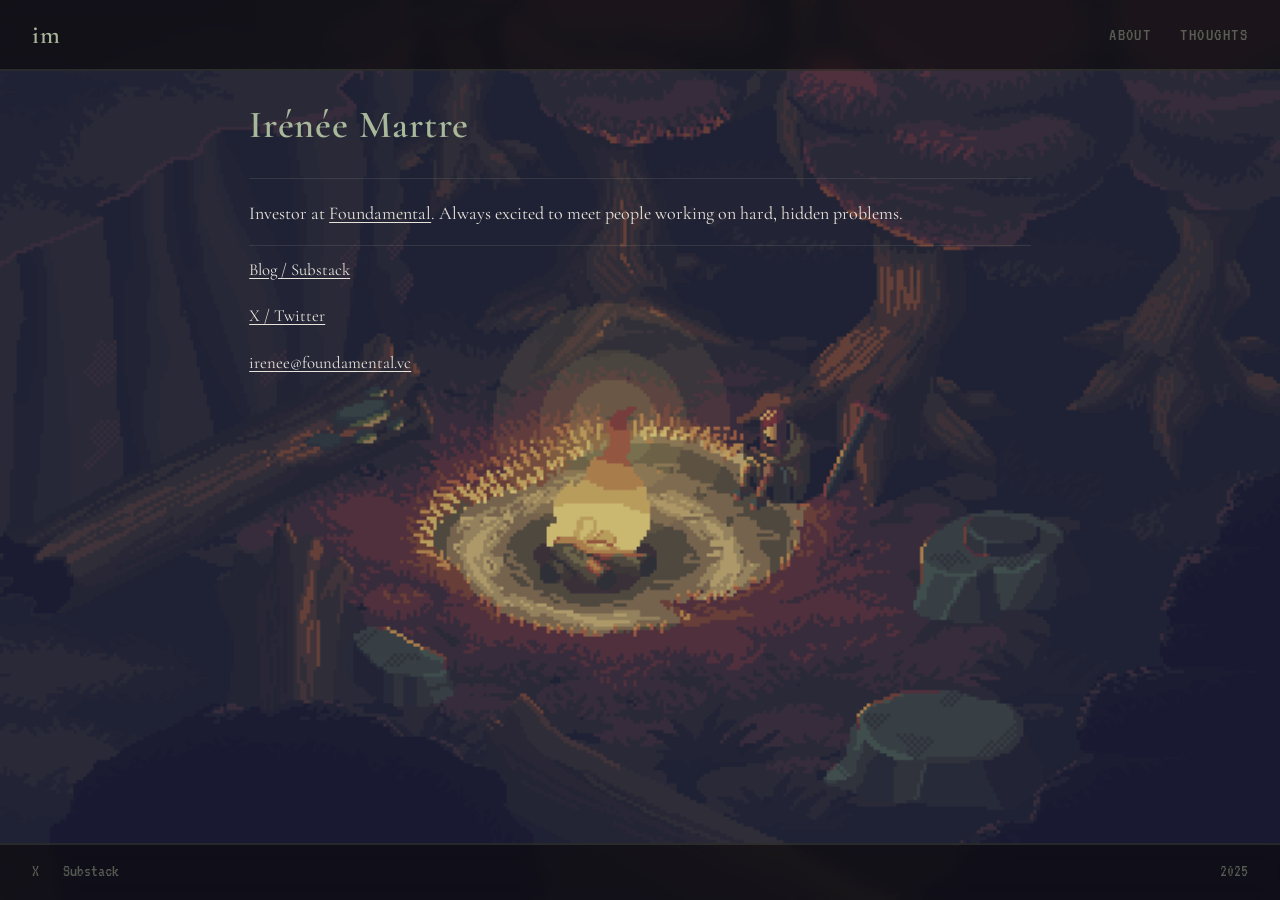
==== index.html @ 8c0538e7 "Update page titles, add rabbit favicon Co-Authored-By: Claude Sonnet 4.6 <noreply@anthropic.com>" ====
<!DOCTYPE html>
<html lang="en">
<head>
<meta charset="UTF-8">
<meta name="viewport" content="width=device-width, initial-scale=1.0">
<title>Irénée Martre</title>
<link href="https://fonts.googleapis.com/css2?family=VT323&family=Cormorant+Garamond:ital,wght@0,300;0,400;0,600;1,300;1,400&display=swap" rel="stylesheet">
<link rel="icon" type="image/svg+xml" href="favicon.svg">
<link rel="stylesheet" href="style.css">
</head>
<body>

<div class="bg-image"></div>

<div class="page-wrapper">
  <header class="site-header">
    <a href="index.html" class="logo">im</a>
    <nav class="site-nav">
      <a href="about/index.html">About</a>
      <a href="thoughts/index.html">Thoughts</a>
    </nav>
  </header>

  <main class="content">
    <h1>Irénée Martre</h1>
    <hr class="divider">

    <p>Investor at <a href="https://foundamental.com" target="_blank">Foundamental</a>. Always excited to meet people working on hard, hidden problems.</p>
  

    <ul class="featured-links">
      <li><a href="https://substack.com/@ireneemrtr" target="_blank">Blog / Substack</a></li>
      <li><a href="https://x.com/ireneemrtr" target="_blank">X / Twitter</a></li>
      <li><a href="mailto:irenee@foundamental.vc">irenee@foundamental.vc</a></li>
    </ul>
  </main>

  <footer class="site-footer">
    <div class="footer-links">
      <a href="https://x.com/ireneemrtr" target="_blank">X</a>
      <a href="https://substack.com/@ireneemrtr" target="_blank">Substack</a>
    </div>
    <span class="footer-year">2025</span>
  </footer>
</div>

<script src="script.js"></script>
</body>
</html>
---- style.css ----
*, *::before, *::after { margin: 0; padding: 0; box-sizing: border-box; }

:root {
  --accent: #a8b89a;
  --accent-light: #c4d4b8;
  --accent-dim: #7a8a6e;
  --parchment: #e8e4dc;
  --bg-dark: #0a0808;
  --card-bg: rgba(12, 10, 10, 0.75);
  --border: rgba(168, 184, 154, 0.15);
  --muted: rgba(168, 184, 154, 0.45);
  --hover-accent: #c4d4b8;
}

html {
  height: 100%;
  scroll-behavior: smooth;
}

body {
  min-height: 100%;
  background: var(--bg-dark);
  font-family: 'Cormorant Garamond', Georgia, serif;
  color: var(--parchment);
  line-height: 1.7;
  font-size: 18px;
}

/* ===== BACKGROUND ===== */
.bg-image {
  position: fixed;
  inset: 0;
  z-index: 0;
  background: url('lonely_fire.gif') center center / cover no-repeat;
  image-rendering: auto;
}


/* ===== PAGE WRAPPER ===== */
.page-wrapper {
  position: relative;
  z-index: 10;
  min-height: 100vh;
  display: flex;
  flex-direction: column;
}

/* ===== HEADER ===== */
.site-header {
  display: flex;
  align-items: center;
  justify-content: space-between;
  padding: 0.8rem 2rem;
  border-bottom: 2px solid var(--border);
  backdrop-filter: blur(8px);
  -webkit-backdrop-filter: blur(8px);
  background: rgba(10, 8, 8, 0.6);
}

.logo {
  font-family: 'Cormorant Garamond', serif;
  font-weight: 600;
  font-size: 1.6rem;
  color: var(--accent);
  text-decoration: none;
  letter-spacing: 0.02em;
}
.logo:hover {
  color: var(--accent-light);
}

.site-nav {
  display: flex;
  gap: 1.8rem;
}

.site-nav a {
  font-family: 'VT323', monospace;
  font-size: 1.15rem;
  color: var(--muted);
  text-decoration: none;
  letter-spacing: 0.08em;
  text-transform: uppercase;
  transition: color 0.3s ease;
}

.site-nav a:hover {
  color: var(--accent-light);
}

.site-nav a.active {
  color: var(--accent);
}

.site-nav a.active::before {
  content: '> ';
}

/* ===== CONTENT ===== */
.content {
  flex: 1;
  width: 100%;
  max-width: 820px;
  margin: 0 auto;
  padding: 1.4rem 1.2rem;
}

/* ===== TYPOGRAPHY ===== */
h1, h2, h3, h4 {
  font-family: 'Cormorant Garamond', serif;
  font-weight: 600;
  letter-spacing: 0.02em;
  color: var(--accent);
}

h1 {
  font-size: 2.4rem;
  margin-bottom: 0.3rem;
}

h2 {
  font-size: 1.8rem;
  margin-bottom: 0.8rem;
}

h3 {
  font-size: 1.4rem;
  margin-bottom: 0.5rem;
}

.subtitle {
  font-family: 'Cormorant Garamond', serif;
  font-size: 1.1rem;
  font-style: italic;
  color: var(--muted);
  line-height: 1.5;
}

p {
  margin-bottom: 1rem;
}

a {
  color: var(--parchment);
  text-decoration: underline;
  text-underline-offset: 3px;
  transition: color 0.2s ease;
}

a:hover {
  color: var(--accent-light);
}

/* ===== DIVIDER ===== */
.divider {
  border: none;
  border-top: 1px solid var(--border);
  margin: 1.2rem 0;
}

/* ===== CARDS ===== */
.card {
  background: var(--card-bg);
  border: 1px solid var(--border);
  padding: 1.2rem 1.4rem;
  margin-bottom: 1rem;
  transition: border-color 0.3s ease, background 0.3s ease;
}

.card:hover {
  border-color: rgba(200, 170, 120, 0.3);
  background: rgba(20, 16, 14, 0.8);
}

.card a {
  text-decoration: none;
  color: inherit;
  display: block;
}

.about-card a {
  display: inline;
  text-decoration: underline;
  text-underline-offset: 3px;
  color: var(--parchment);
}

.card-title {
  font-family: 'Cormorant Garamond', serif;
  font-size: 1.2rem;
  font-weight: 600;
  color: var(--parchment);
  margin-bottom: 0.3rem;
}

.card-meta {
  font-family: 'VT323', monospace;
  font-size: 0.9rem;
  color: var(--muted);
}

.card-body {
  font-size: 0.95rem;
  color: rgba(240, 230, 210, 0.7);
  margin-top: 0.5rem;
}

/* ===== LABEL ===== */
.label {
  font-family: 'VT323', monospace;
  font-size: 0.9rem;
  text-transform: uppercase;
  letter-spacing: 0.1em;
  color: var(--muted);
}

/* ===== FEATURED LINKS (home) ===== */
.featured-links {
  list-style: none;
  padding: 0;
  border-top: 1px solid var(--border);
  margin-top: 1rem;
}

.featured-links li {
  padding: 0.5rem 0;
}

.featured-links a {
  font-size: 1.05rem;
  text-decoration: underline;
  text-underline-offset: 3px;
}

/* ===== SECTION LIST (thoughts, reading) ===== */
.section-list {
  display: flex;
  flex-direction: column;
  gap: 0;
}

/* ===== FOOTER ===== */
.site-footer {
  display: flex;
  align-items: center;
  justify-content: space-between;
  padding: 0.8rem 2rem;
  border-top: 2px solid var(--border);
  backdrop-filter: blur(8px);
  -webkit-backdrop-filter: blur(8px);
  background: rgba(10, 8, 8, 0.6);
}

.footer-links {
  display: flex;
  gap: 1.5rem;
}

.footer-links a {
  font-family: 'VT323', monospace;
  font-size: 1.1rem;
  color: var(--muted);
  text-decoration: none;
  transition: color 0.3s ease;
}

.footer-links a:hover {
  color: var(--accent-light);
}

.footer-year {
  font-family: 'VT323', monospace;
  font-size: 1.1rem;
  color: var(--muted);
}

/* ===== ABOUT CARDS ===== */
.about-card {
  font-family: 'Cormorant Garamond', serif;
  font-size: 18px;
  line-height: 1.7;
  color: var(--parchment);
}

.about-card p {
  margin-bottom: 0.8rem;
}

.about-card p:last-child {
  margin-bottom: 0;
}

.about-list {
  list-style: none;
  padding: 0;
  margin-top: 0.8rem;
}

.about-list li {
  padding: 1rem 0 1rem 1.4rem;
  border-bottom: 1px solid var(--border);
  line-height: 1.65;
  position: relative;
}

.about-list li::before {
  content: '>';
  position: absolute;
  left: 0;
  color: var(--accent);
  font-family: 'VT323', monospace;
  font-size: 1.1rem;
  top: 1.1rem;
}

.about-list li:last-child {
  border-bottom: none;
}

.about-list li strong:first-child {
  font-size: 1.08em;
  text-decoration: underline;
  text-underline-offset: 3px;
  text-decoration-color: var(--accent-dim);
}

/* ===== PROSE (about page, long text) ===== */
.prose {
  background: rgba(10, 8, 8, 0.72);
  backdrop-filter: blur(6px);
  -webkit-backdrop-filter: blur(6px);
  padding: 2rem 2.4rem;
  border: 1px solid var(--border);
}

.prose p {
  margin-bottom: 1.2rem;
}

.prose h2 {
  font-family: 'Cormorant Garamond', serif;
  font-size: 1.05rem;
  font-weight: 600;
  font-style: italic;
  letter-spacing: 0.06em;
  color: var(--accent);
  text-transform: uppercase;
  margin-top: 2.2rem;
  margin-bottom: 1rem;
  padding-bottom: 0.4rem;
  border-bottom: 1px solid var(--accent-dim);
}

.prose ul, .prose ol {
  margin-bottom: 1.4rem;
  padding-left: 1.5rem;
}

.prose li {
  margin-bottom: 0.8rem;
  line-height: 1.65;
}

.prose blockquote {
  border-left: 3px solid var(--accent-dim);
  padding-left: 1rem;
  margin: 1.5rem 0;
  color: rgba(240, 230, 210, 0.7);
  font-style: italic;
}

/* ===== MOBILE ===== */
@media (max-width: 600px) {
  .site-header {
    padding: 1rem 1.2rem;
  }

  .logo {
    font-size: 1.3rem;
  }

  .site-nav {
    gap: 1rem;
  }

  .site-nav a {
    font-size: 1rem;
  }

  .content {
    padding: 1.8rem 0.8rem;
  }

  h1 {
    font-size: 1.8rem;
  }

  h2 {
    font-size: 1.4rem;
  }

  .site-footer {
    padding: 1rem 1.2rem;
  }

  .footer-links {
    gap: 1rem;
  }
}
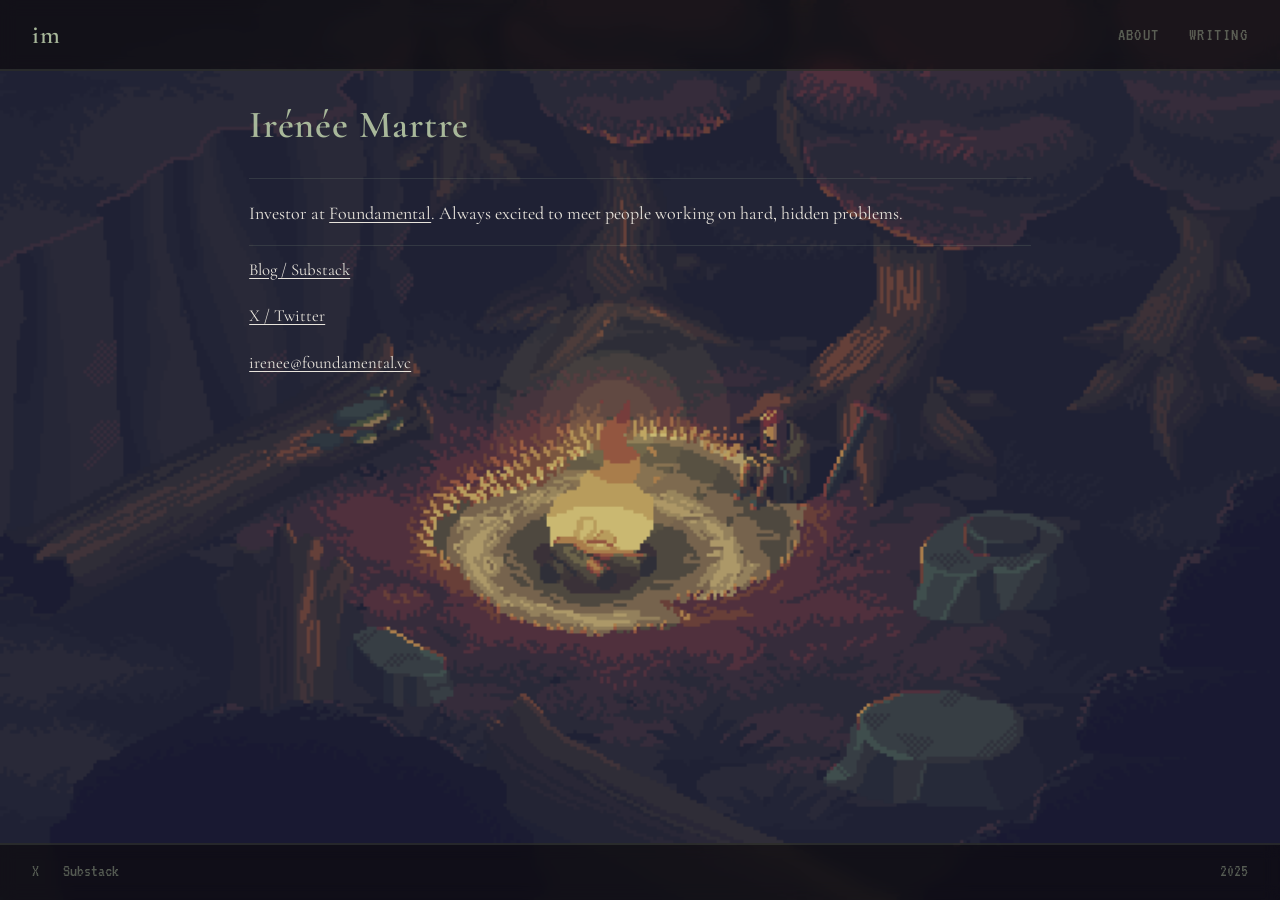
==== commit 53d6c3a6: "Rename Thoughts to Writing Co-Authored-By: Claude Sonnet 4.6 <noreply@anthropic.com>" ====
--- a/index.html
+++ b/index.html
@@ -17,7 +17,7 @@
     <a href="index.html" class="logo">im</a>
     <nav class="site-nav">
       <a href="about/index.html">About</a>
-      <a href="thoughts/index.html">Thoughts</a>
+      <a href="thoughts/index.html">Writing</a>
     </nav>
   </header>
 
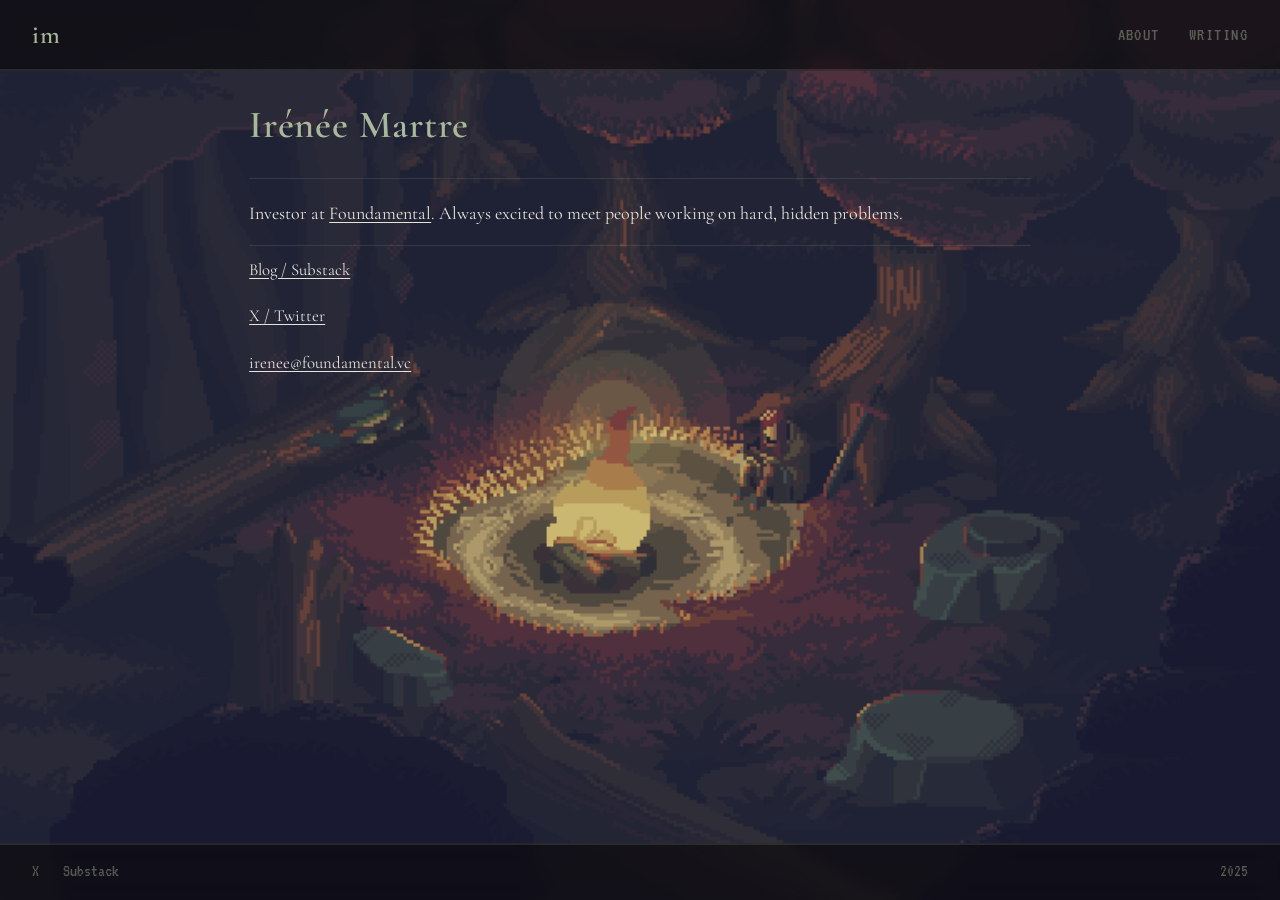
==== commit 4e05d845: "Use clean URLs for all internal links Co-Authored-By: Claude Sonnet 4.6 <noreply@anthropic.com>" ====
--- a/index.html
+++ b/index.html
@@ -14,10 +14,10 @@
 
 <div class="page-wrapper">
   <header class="site-header">
-    <a href="index.html" class="logo">im</a>
+    <a href="/" class="logo">im</a>
     <nav class="site-nav">
-      <a href="about/index.html">About</a>
-      <a href="thoughts/index.html">Writing</a>
+      <a href="/about/">About</a>
+      <a href="/thoughts/">Writing</a>
     </nav>
   </header>
 
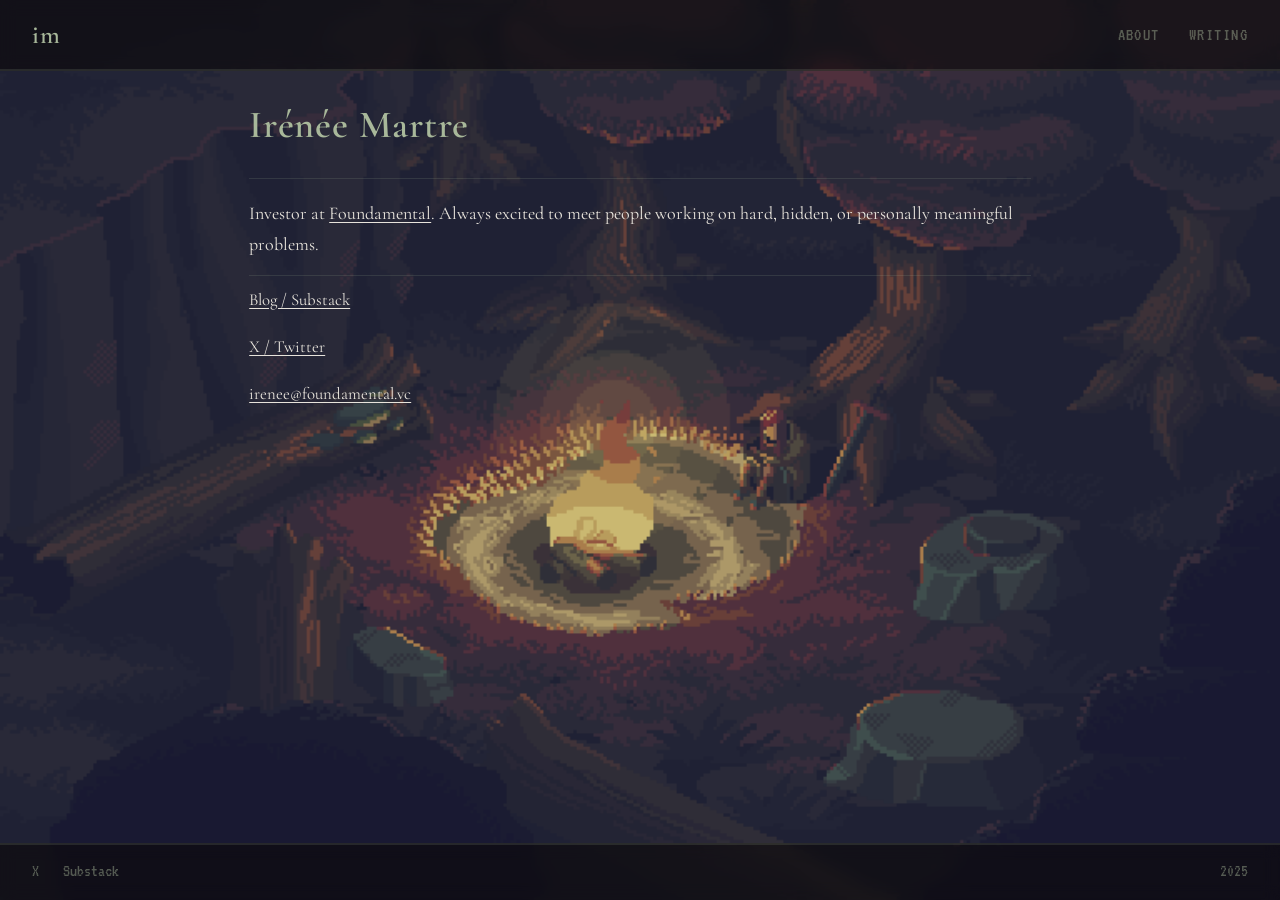
==== commit 8178d2a2: "Update index.html" ====
--- a/index.html
+++ b/index.html
@@ -25,7 +25,7 @@
     <h1>Irénée Martre</h1>
     <hr class="divider">
 
-    <p>Investor at <a href="https://foundamental.com" target="_blank">Foundamental</a>. Always excited to meet people working on hard, hidden problems.</p>
+    <p>Investor at <a href="https://foundamental.com" target="_blank">Foundamental</a>. Always excited to meet people working on hard, hidden, or personally meaningful problems.</p>
   
 
     <ul class="featured-links">
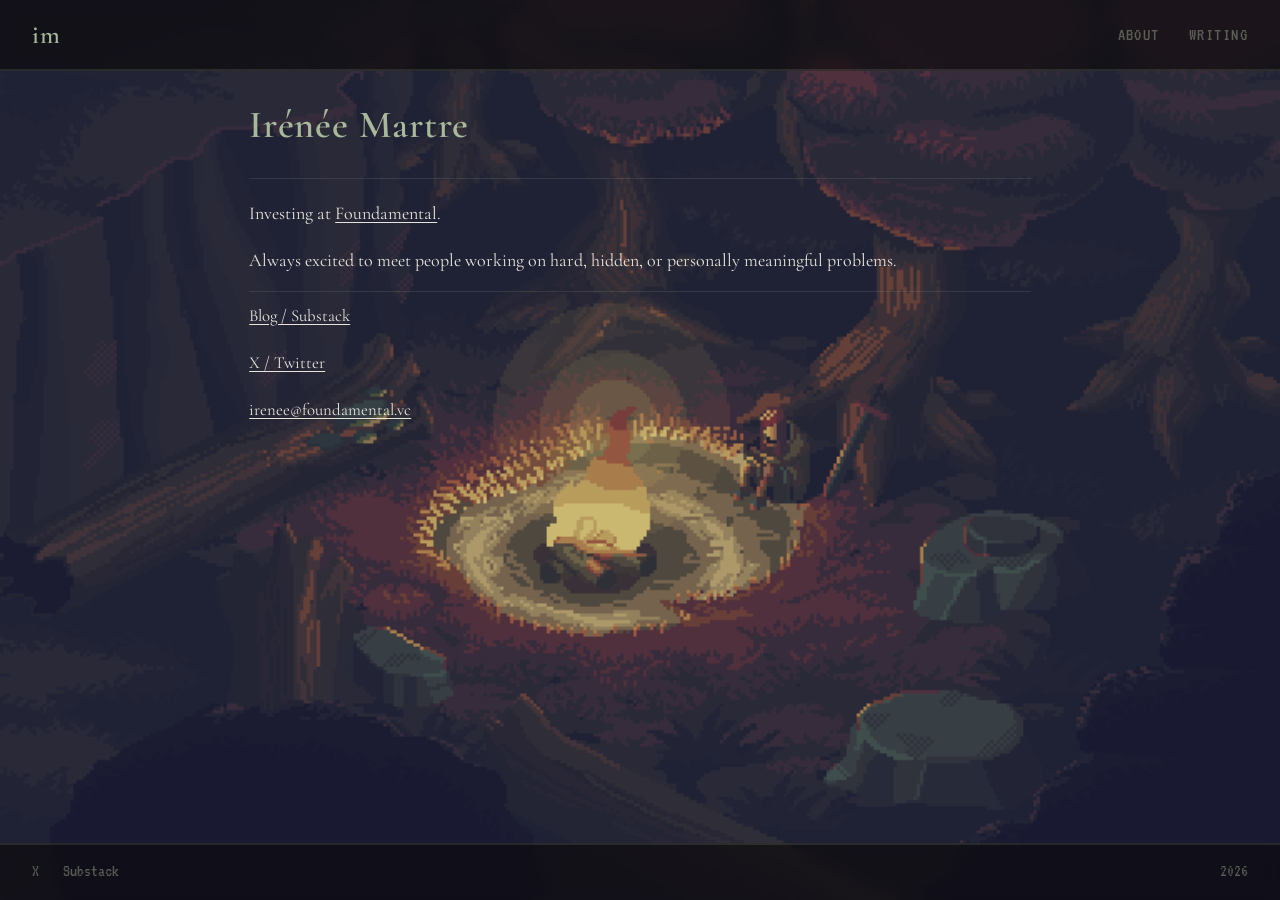
==== commit 9c393772: "Update homepage copy and footer year Split intro into two paragraphs, change "Investor" to "Investin" ====
--- a/index.html
+++ b/index.html
@@ -25,7 +25,8 @@
     <h1>Irénée Martre</h1>
     <hr class="divider">
 
-    <p>Investor at <a href="https://foundamental.com" target="_blank">Foundamental</a>. Always excited to meet people working on hard, hidden, or personally meaningful problems.</p>
+    <p>Investing at <a href="https://foundamental.com" target="_blank">Foundamental</a>.</p>
+    <p>Always excited to meet people working on hard, hidden, or personally meaningful problems.</p>
   
 
     <ul class="featured-links">
@@ -40,7 +41,7 @@
       <a href="https://x.com/ireneemrtr" target="_blank">X</a>
       <a href="https://substack.com/@ireneemrtr" target="_blank">Substack</a>
     </div>
-    <span class="footer-year">2025</span>
+    <span class="footer-year">2026</span>
   </footer>
 </div>
 
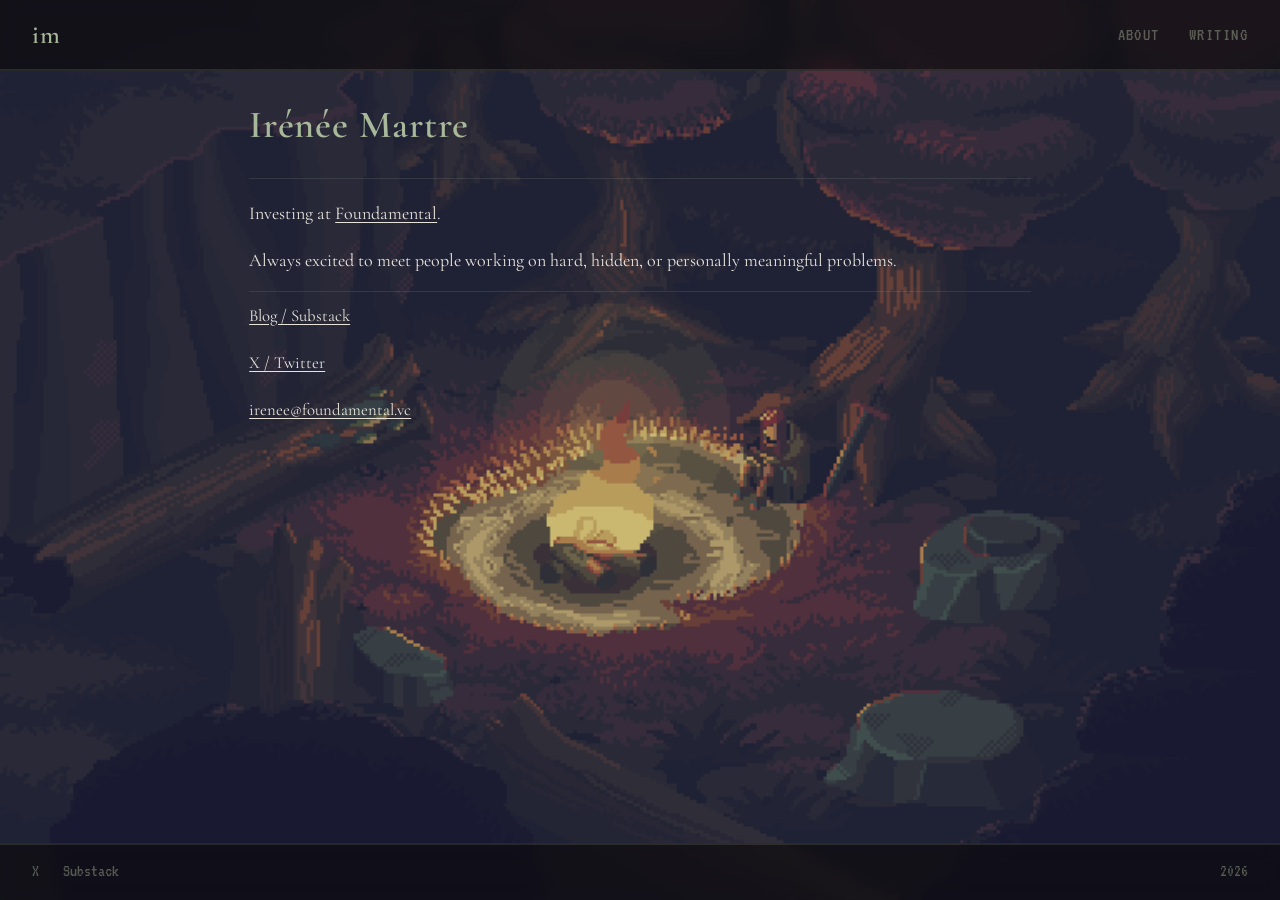
==== commit 906640fe: "Fix font flash on navigation and header overscroll gap Switch Google Fonts from display=swap to disp" ====
--- a/index.html
+++ b/index.html
@@ -4,7 +4,7 @@
 <meta charset="UTF-8">
 <meta name="viewport" content="width=device-width, initial-scale=1.0">
 <title>Irénée Martre</title>
-<link href="https://fonts.googleapis.com/css2?family=VT323&family=Cormorant+Garamond:ital,wght@0,300;0,400;0,600;1,300;1,400&display=swap" rel="stylesheet">
+<link href="https://fonts.googleapis.com/css2?family=VT323&family=Cormorant+Garamond:ital,wght@0,300;0,400;0,600;1,300;1,400&display=optional" rel="stylesheet">
 <link rel="icon" type="image/svg+xml" href="favicon.svg">
 <link rel="stylesheet" href="style.css">
 </head>
--- a/style.css
+++ b/style.css
@@ -47,6 +47,9 @@
 
 /* ===== HEADER ===== */
 .site-header {
+  position: sticky;
+  top: 0;
+  z-index: 20;
   display: flex;
   align-items: center;
   justify-content: space-between;
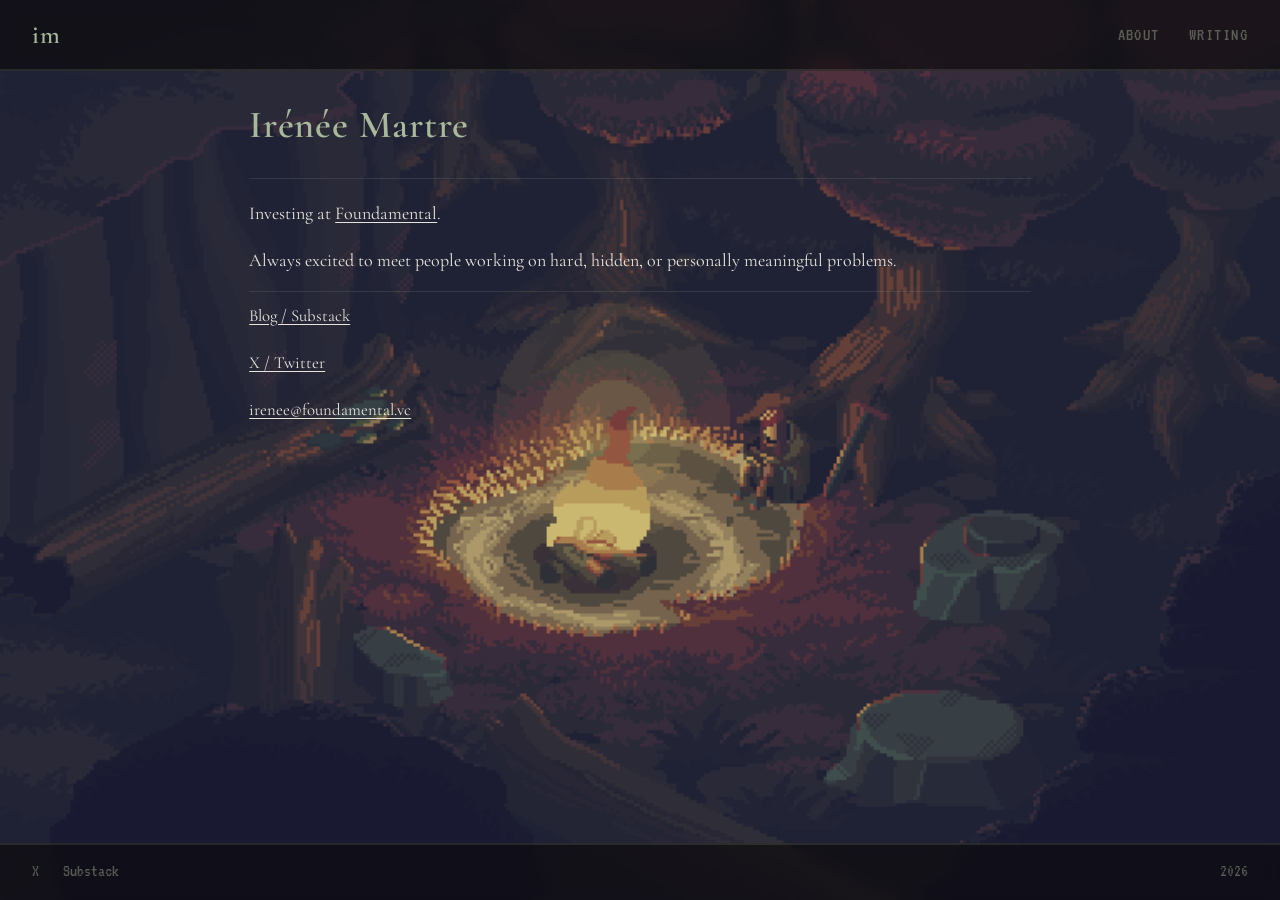
==== commit 3138cc37: "Revert "Fix font flash on navigation and header overscroll gap" This reverts commit 906640fe7afebbe9" ====
--- a/index.html
+++ b/index.html
@@ -4,7 +4,7 @@
 <meta charset="UTF-8">
 <meta name="viewport" content="width=device-width, initial-scale=1.0">
 <title>Irénée Martre</title>
-<link href="https://fonts.googleapis.com/css2?family=VT323&family=Cormorant+Garamond:ital,wght@0,300;0,400;0,600;1,300;1,400&display=optional" rel="stylesheet">
+<link href="https://fonts.googleapis.com/css2?family=VT323&family=Cormorant+Garamond:ital,wght@0,300;0,400;0,600;1,300;1,400&display=swap" rel="stylesheet">
 <link rel="icon" type="image/svg+xml" href="favicon.svg">
 <link rel="stylesheet" href="style.css">
 </head>
--- a/style.css
+++ b/style.css
@@ -47,9 +47,6 @@
 
 /* ===== HEADER ===== */
 .site-header {
-  position: sticky;
-  top: 0;
-  z-index: 20;
   display: flex;
   align-items: center;
   justify-content: space-between;
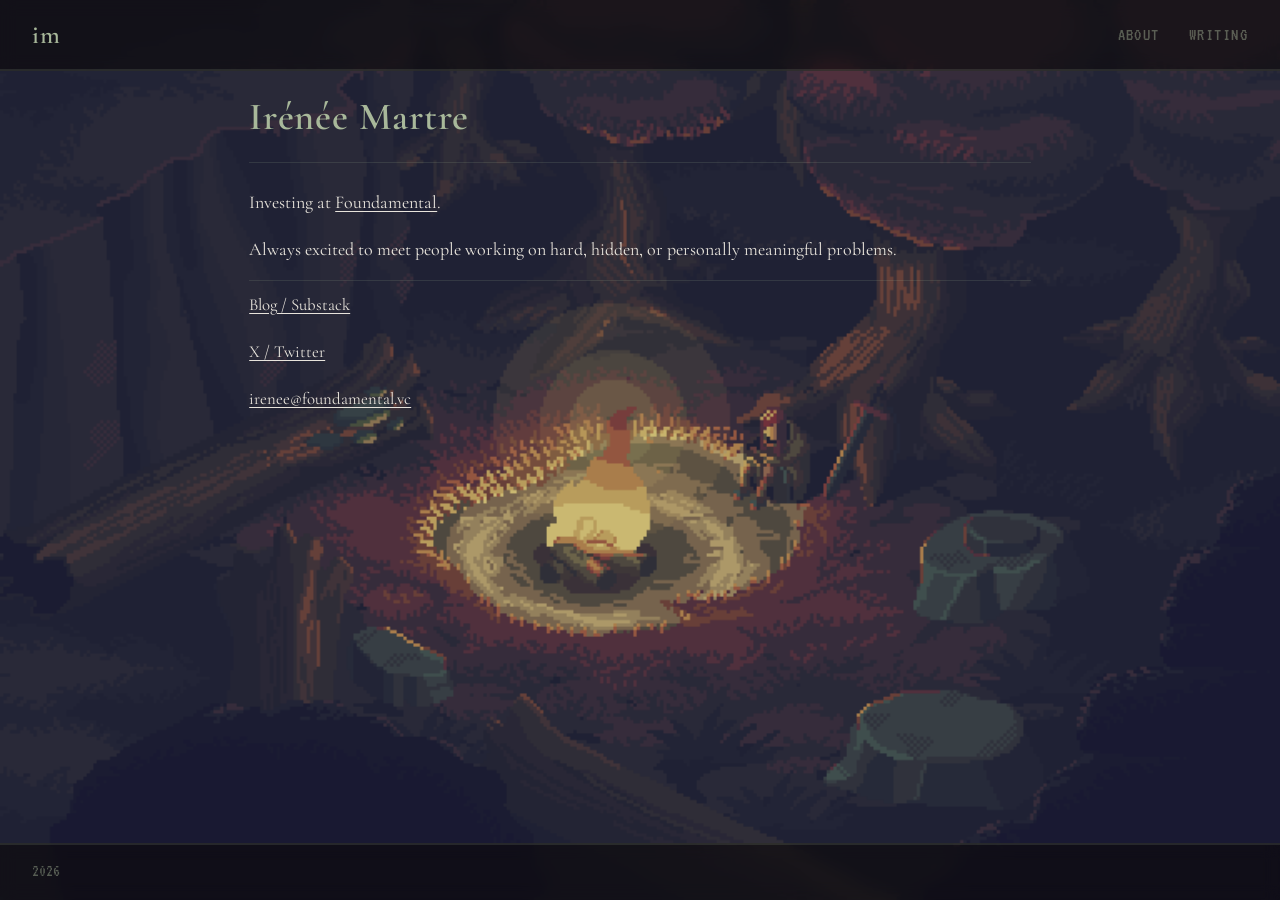
==== commit 5a0c998c: "Remove X and Substack links from footer" ====
--- a/index.html
+++ b/index.html
@@ -37,10 +37,6 @@
   </main>
 
   <footer class="site-footer">
-    <div class="footer-links">
-      <a href="https://x.com/ireneemrtr" target="_blank">X</a>
-      <a href="https://substack.com/@ireneemrtr" target="_blank">Substack</a>
-    </div>
     <span class="footer-year">2026</span>
   </footer>
 </div>
--- a/style.css
+++ b/style.css
@@ -14,11 +14,15 @@
 
 html {
   height: 100%;
+  background: var(--bg-dark);
+  overflow: hidden;
+}
+
+body {
+  height: 100%;
+  overflow-y: scroll;
+  overscroll-behavior-y: none;
   scroll-behavior: smooth;
-}
-
-body {
-  min-height: 100%;
   background: var(--bg-dark);
   font-family: 'Cormorant Garamond', Georgia, serif;
   color: var(--parchment);
@@ -43,10 +47,17 @@
   min-height: 100vh;
   display: flex;
   flex-direction: column;
+  padding-top: 3.4rem;
+  padding-bottom: 3.4rem;
 }
 
 /* ===== HEADER ===== */
 .site-header {
+  position: fixed;
+  top: 0;
+  left: 0;
+  right: 0;
+  z-index: 100;
   display: flex;
   align-items: center;
   justify-content: space-between;
@@ -82,6 +93,7 @@
   letter-spacing: 0.08em;
   text-transform: uppercase;
   transition: color 0.3s ease;
+  position: relative;
 }
 
 .site-nav a:hover {
@@ -93,7 +105,9 @@
 }
 
 .site-nav a.active::before {
-  content: '> ';
+  content: '>';
+  position: absolute;
+  left: -0.9em;
 }
 
 /* ===== CONTENT ===== */
@@ -102,7 +116,7 @@
   width: 100%;
   max-width: 820px;
   margin: 0 auto;
-  padding: 1.4rem 1.2rem;
+  padding: 2.6rem 1.2rem;
 }
 
 /* ===== TYPOGRAPHY ===== */
@@ -115,7 +129,8 @@
 
 h1 {
   font-size: 2.4rem;
-  margin-bottom: 0.3rem;
+  line-height: 1.1;
+  margin-bottom: 0.5rem;
 }
 
 h2 {
@@ -155,7 +170,7 @@
 .divider {
   border: none;
   border-top: 1px solid var(--border);
-  margin: 1.2rem 0;
+  margin: 1.5rem 0;
 }
 
 /* ===== CARDS ===== */
@@ -241,6 +256,11 @@
 
 /* ===== FOOTER ===== */
 .site-footer {
+  position: fixed;
+  bottom: 0;
+  left: 0;
+  right: 0;
+  z-index: 100;
   display: flex;
   align-items: center;
   justify-content: space-between;
